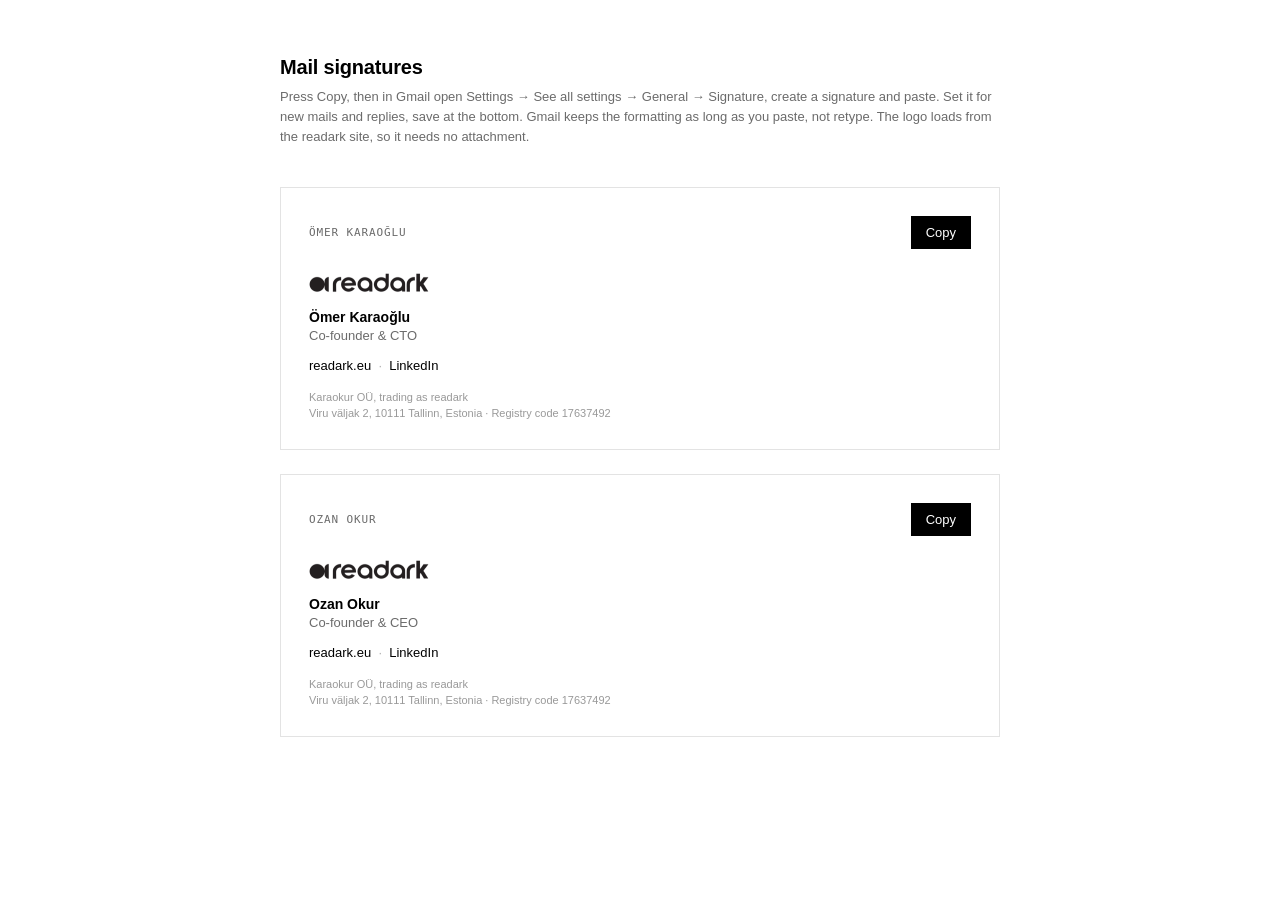
==== signature/index.html @ d6508422 "Mail signatures: Gmail-ready signature page for both founders with hosted logo Co-Authored-By: Claud" ====
<!doctype html>
<html lang="en">
<head>
  <meta charset="utf-8">
  <meta name="viewport" content="width=device-width, initial-scale=1">
  <meta name="robots" content="noindex, nofollow">
  <title>readark · Mail signatures</title>
  <link rel="icon" href="../assets/img/favicon-32.png" type="image/png">
  <style>
    html { background: #fff; }
    body { margin: 0; font-family: "Helvetica Neue", Helvetica, Arial, sans-serif; color: #000; }
    .wrap { max-width: 720px; margin: 0 auto; padding: 56px 24px 96px; }
    h1 { font-size: 20px; font-weight: 600; letter-spacing: -0.01em; margin: 0 0 8px; }
    .hint { font-size: 13px; line-height: 20px; color: #6b6b6b; margin: 0 0 40px; }
    .hint ol { margin: 10px 0 0; padding-left: 18px; }
    .card { border: 1px solid #e3e3e3; padding: 28px; margin: 0 0 24px; }
    .card-head { display: flex; align-items: center; justify-content: space-between; gap: 16px; margin: 0 0 24px; }
    .card-head span { font-family: "JetBrains Mono", ui-monospace, Menlo, monospace; font-size: 11px; letter-spacing: 0.08em; text-transform: uppercase; color: #6b6b6b; }
    button { font: inherit; font-size: 13px; background: #000; color: #fff; border: 1px solid #000; padding: 8px 14px; cursor: pointer; }
    button:hover { background: #fff; color: #000; }
    button.ok { background: #fff; color: #000; }
    .sig { background: #fff; }
  </style>
</head>
<body>
  <div class="wrap">
    <h1>Mail signatures</h1>
    <p class="hint">
      Press Copy, then in Gmail open Settings → See all settings → General → Signature, create a signature and paste. Set it for new mails and replies, save at the bottom.
      Gmail keeps the formatting as long as you paste, not retype. The logo loads from the readark site, so it needs no attachment.
    </p>

    <div class="card" id="card-omer">
      <div class="card-head"><span>Ömer Karaoğlu</span><button type="button" data-copy="sig-omer">Copy</button></div>
      <div class="sig" id="sig-omer">
<!--SIG-->
<table cellpadding="0" cellspacing="0" border="0" role="presentation" style="border-collapse:collapse;font-family:'Helvetica Neue',Helvetica,Arial,sans-serif;font-size:13px;line-height:18px;color:#000000;">
  <tr><td style="padding:0 0 14px 0;"><a href="https://readark.eu" target="_blank" style="text-decoration:none;border:0;"><img src="https://readarkou.github.io/readark-website/assets/img/mail-logo.png" width="120" height="20" alt="readark" style="display:block;border:0;outline:none;width:120px;height:20px;"></a></td></tr>
  <tr><td style="padding:0;font-size:14px;line-height:20px;color:#000000;font-weight:bold;">Ömer Karaoğlu</td></tr>
  <tr><td style="padding:0 0 12px 0;font-size:13px;line-height:18px;color:#6b6b6b;">Co-founder &amp; CTO</td></tr>
  <tr><td style="padding:0;font-size:13px;line-height:18px;color:#000000;"><a href="https://readark.eu" target="_blank" style="color:#000000;text-decoration:none;">readark.eu</a><span style="color:#b3b3b3;">&nbsp;&nbsp;&middot;&nbsp;&nbsp;</span><a href="https://www.linkedin.com/in/omer-karaoglu/" target="_blank" style="color:#000000;text-decoration:none;">LinkedIn</a></td></tr>
  <tr><td style="padding:14px 0 0 0;font-size:11px;line-height:16px;color:#999999;">Karaokur OÜ, trading as readark<br>Viru väljak 2, 10111 Tallinn, Estonia &middot; Registry code 17637492</td></tr>
</table>
<!--/SIG-->
      </div>
    </div>

    <div class="card" id="card-ozan">
      <div class="card-head"><span>Ozan Okur</span><button type="button" data-copy="sig-ozan">Copy</button></div>
      <div class="sig" id="sig-ozan">
<!--SIG-->
<table cellpadding="0" cellspacing="0" border="0" role="presentation" style="border-collapse:collapse;font-family:'Helvetica Neue',Helvetica,Arial,sans-serif;font-size:13px;line-height:18px;color:#000000;">
  <tr><td style="padding:0 0 14px 0;"><a href="https://readark.eu" target="_blank" style="text-decoration:none;border:0;"><img src="https://readarkou.github.io/readark-website/assets/img/mail-logo.png" width="120" height="20" alt="readark" style="display:block;border:0;outline:none;width:120px;height:20px;"></a></td></tr>
  <tr><td style="padding:0;font-size:14px;line-height:20px;color:#000000;font-weight:bold;">Ozan Okur</td></tr>
  <tr><td style="padding:0 0 12px 0;font-size:13px;line-height:18px;color:#6b6b6b;">Co-founder &amp; CEO</td></tr>
  <tr><td style="padding:0;font-size:13px;line-height:18px;color:#000000;"><a href="https://readark.eu" target="_blank" style="color:#000000;text-decoration:none;">readark.eu</a><span style="color:#b3b3b3;">&nbsp;&nbsp;&middot;&nbsp;&nbsp;</span><a href="https://www.linkedin.com/in/ozan-okur-6827383a/" target="_blank" style="color:#000000;text-decoration:none;">LinkedIn</a></td></tr>
  <tr><td style="padding:14px 0 0 0;font-size:11px;line-height:16px;color:#999999;">Karaokur OÜ, trading as readark<br>Viru väljak 2, 10111 Tallinn, Estonia &middot; Registry code 17637492</td></tr>
</table>
<!--/SIG-->
      </div>
    </div>
  </div>

  <script>
    document.querySelectorAll("button[data-copy]").forEach(function (btn) {
      btn.addEventListener("click", async function () {
        var node = document.getElementById(btn.dataset.copy);
        var html = node.innerHTML.trim();
        var text = node.innerText.trim();
        var done = false;
        try {
          if (navigator.clipboard && window.ClipboardItem) {
            await navigator.clipboard.write([new ClipboardItem({
              "text/html": new Blob([html], { type: "text/html" }),
              "text/plain": new Blob([text], { type: "text/plain" })
            })]);
            done = true;
          }
        } catch (e) {}
        if (!done) {
          var range = document.createRange();
          range.selectNodeContents(node);
          var sel = window.getSelection();
          sel.removeAllRanges();
          sel.addRange(range);
          try { done = document.execCommand("copy"); } catch (e) {}
          sel.removeAllRanges();
        }
        btn.textContent = done ? "Copied" : "Select the signature and press ⌘C";
        btn.classList.toggle("ok", done);
        setTimeout(function () { btn.textContent = "Copy"; btn.classList.remove("ok"); }, 2200);
      });
    });
  </script>
</body>
</html>
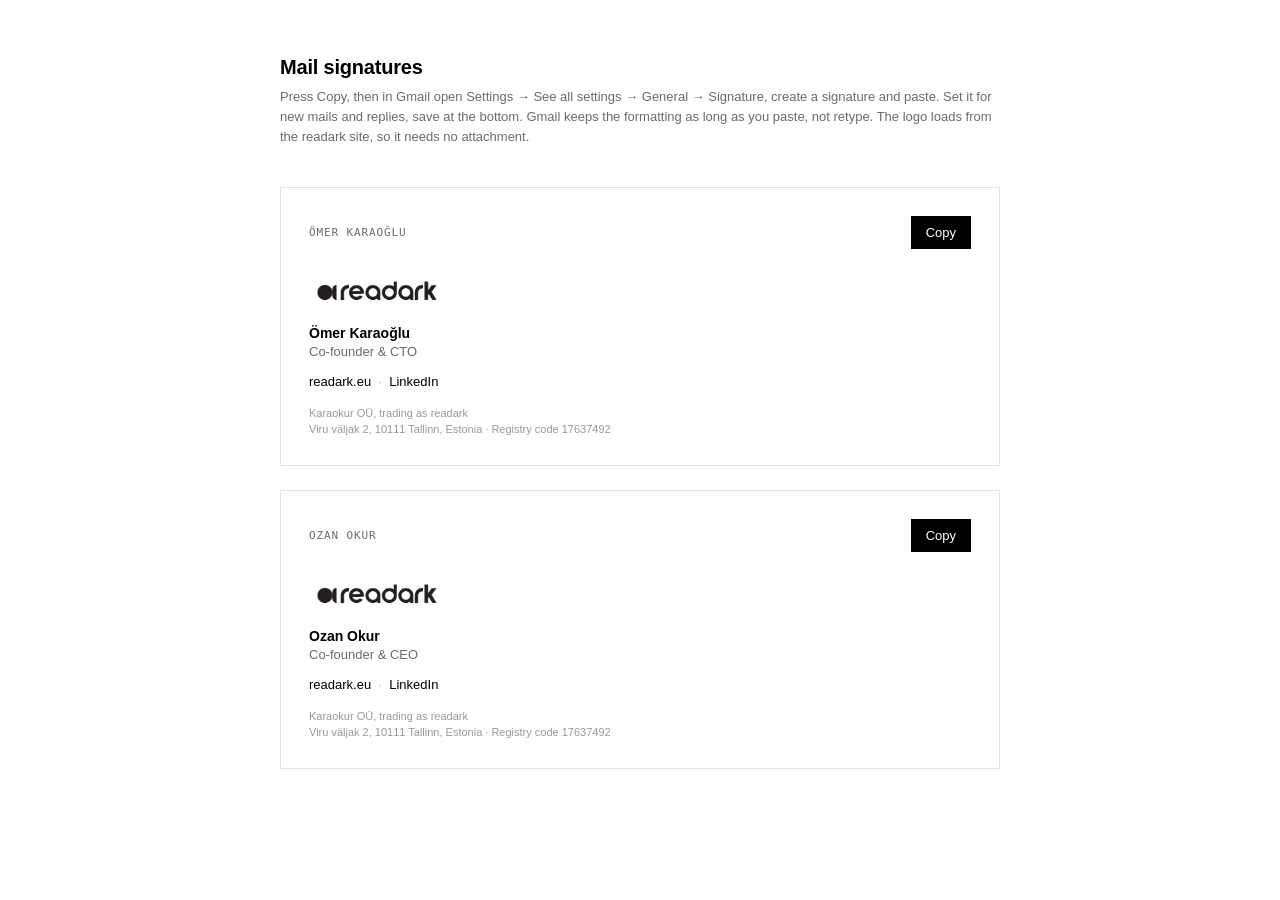
==== commit 900ccd3a: "Mail signature logo: wordmark on a white rounded tile so it reads in dark mode Co-Authored-By: Claud" ====
--- a/signature/index.html
+++ b/signature/index.html
@@ -35,7 +35,7 @@
       <div class="sig" id="sig-omer">
 <!--SIG-->
 <table cellpadding="0" cellspacing="0" border="0" role="presentation" style="border-collapse:collapse;font-family:'Helvetica Neue',Helvetica,Arial,sans-serif;font-size:13px;line-height:18px;color:#000000;">
-  <tr><td style="padding:0 0 14px 0;"><a href="https://readark.eu" target="_blank" style="text-decoration:none;border:0;"><img src="https://readarkou.github.io/readark-website/assets/img/mail-logo.png" width="120" height="20" alt="readark" style="display:block;border:0;outline:none;width:120px;height:20px;"></a></td></tr>
+  <tr><td style="padding:0 0 14px 0;"><a href="https://readark.eu" target="_blank" style="text-decoration:none;border:0;"><img src="https://readarkou.github.io/readark-website/assets/img/mail-logo-tile.png" width="136" height="36" alt="readark" style="display:block;border:0;outline:none;width:136px;height:36px;"></a></td></tr>
   <tr><td style="padding:0;font-size:14px;line-height:20px;color:#000000;font-weight:bold;">Ömer Karaoğlu</td></tr>
   <tr><td style="padding:0 0 12px 0;font-size:13px;line-height:18px;color:#6b6b6b;">Co-founder &amp; CTO</td></tr>
   <tr><td style="padding:0;font-size:13px;line-height:18px;color:#000000;"><a href="https://readark.eu" target="_blank" style="color:#000000;text-decoration:none;">readark.eu</a><span style="color:#b3b3b3;">&nbsp;&nbsp;&middot;&nbsp;&nbsp;</span><a href="https://www.linkedin.com/in/omer-karaoglu/" target="_blank" style="color:#000000;text-decoration:none;">LinkedIn</a></td></tr>
@@ -50,7 +50,7 @@
       <div class="sig" id="sig-ozan">
 <!--SIG-->
 <table cellpadding="0" cellspacing="0" border="0" role="presentation" style="border-collapse:collapse;font-family:'Helvetica Neue',Helvetica,Arial,sans-serif;font-size:13px;line-height:18px;color:#000000;">
-  <tr><td style="padding:0 0 14px 0;"><a href="https://readark.eu" target="_blank" style="text-decoration:none;border:0;"><img src="https://readarkou.github.io/readark-website/assets/img/mail-logo.png" width="120" height="20" alt="readark" style="display:block;border:0;outline:none;width:120px;height:20px;"></a></td></tr>
+  <tr><td style="padding:0 0 14px 0;"><a href="https://readark.eu" target="_blank" style="text-decoration:none;border:0;"><img src="https://readarkou.github.io/readark-website/assets/img/mail-logo-tile.png" width="136" height="36" alt="readark" style="display:block;border:0;outline:none;width:136px;height:36px;"></a></td></tr>
   <tr><td style="padding:0;font-size:14px;line-height:20px;color:#000000;font-weight:bold;">Ozan Okur</td></tr>
   <tr><td style="padding:0 0 12px 0;font-size:13px;line-height:18px;color:#6b6b6b;">Co-founder &amp; CEO</td></tr>
   <tr><td style="padding:0;font-size:13px;line-height:18px;color:#000000;"><a href="https://readark.eu" target="_blank" style="color:#000000;text-decoration:none;">readark.eu</a><span style="color:#b3b3b3;">&nbsp;&nbsp;&middot;&nbsp;&nbsp;</span><a href="https://www.linkedin.com/in/ozan-okur-6827383a/" target="_blank" style="color:#000000;text-decoration:none;">LinkedIn</a></td></tr>
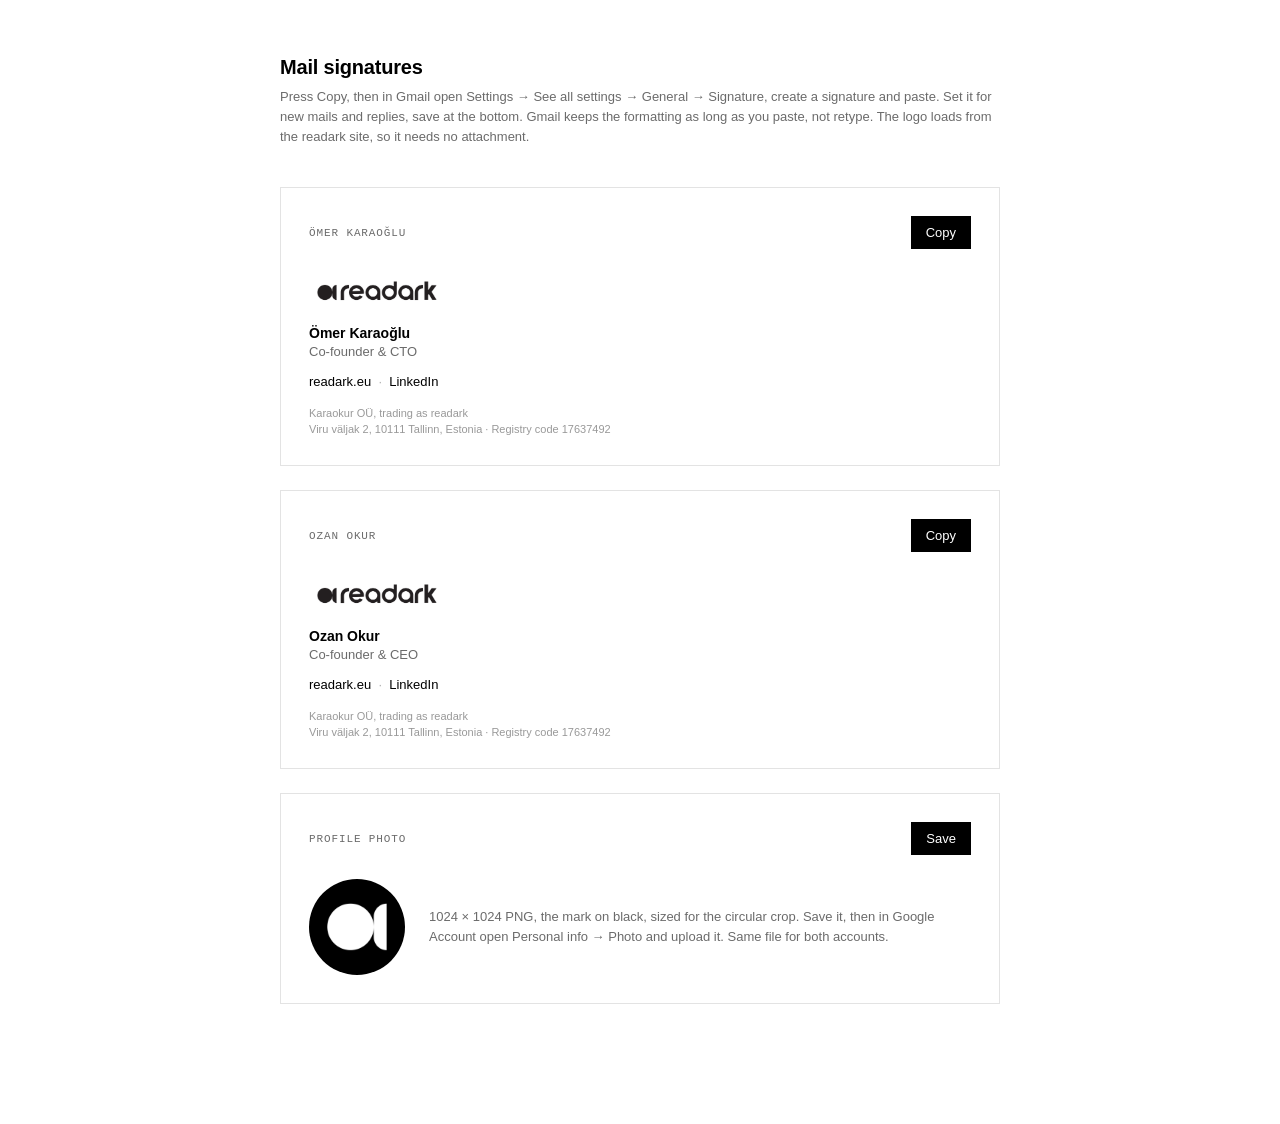
==== commit 05373923: "Signatures page: profile photo section with the mark on black and a Save button Co-Authored-By: Clau" ====
--- a/signature/index.html
+++ b/signature/index.html
@@ -20,6 +20,11 @@
     button:hover { background: #fff; color: #000; }
     button.ok { background: #fff; color: #000; }
     .sig { background: #fff; }
+    .photo { display: flex; align-items: center; gap: 24px; }
+    .photo img { width: 96px; height: 96px; border-radius: 50%; display: block; }
+    .photo p { margin: 0; font-size: 13px; line-height: 20px; color: #6b6b6b; }
+    a.btn { display: inline-block; font-size: 13px; background: #000; color: #fff; border: 1px solid #000; padding: 8px 14px; text-decoration: none; }
+    a.btn:hover { background: #fff; color: #000; }
   </style>
 </head>
 <body>
@@ -59,6 +64,13 @@
 <!--/SIG-->
       </div>
     </div>
+    <div class="card" id="card-photo">
+      <div class="card-head"><span>Profile photo</span><a class="btn" href="../assets/img/profile-1024.png" download="readark-profile-1024.png">Save</a></div>
+      <div class="photo">
+        <img src="../assets/img/profile-1024.png" alt="readark mark on black" width="96" height="96">
+        <p>1024 × 1024 PNG, the mark on black, sized for the circular crop. Save it, then in Google Account open Personal info → Photo and upload it. Same file for both accounts.</p>
+      </div>
+    </div>
   </div>
 
   <script>
